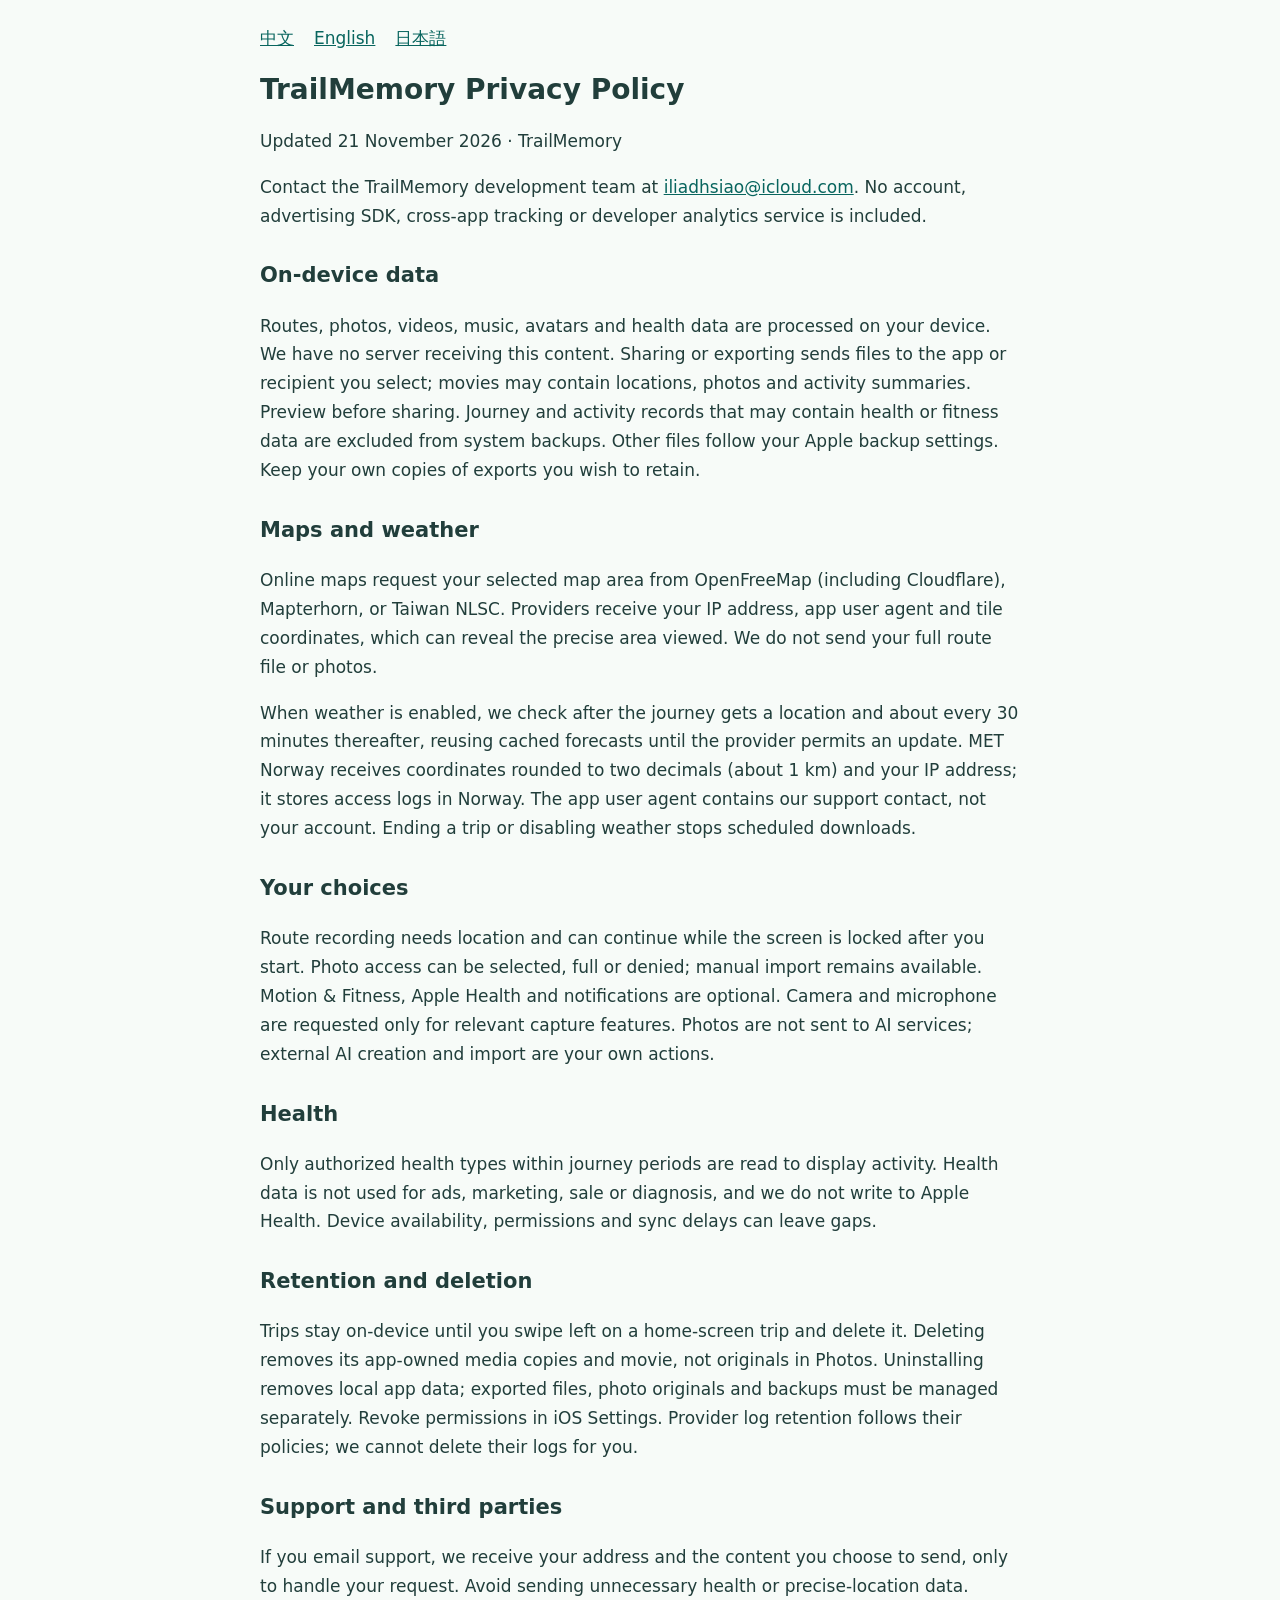
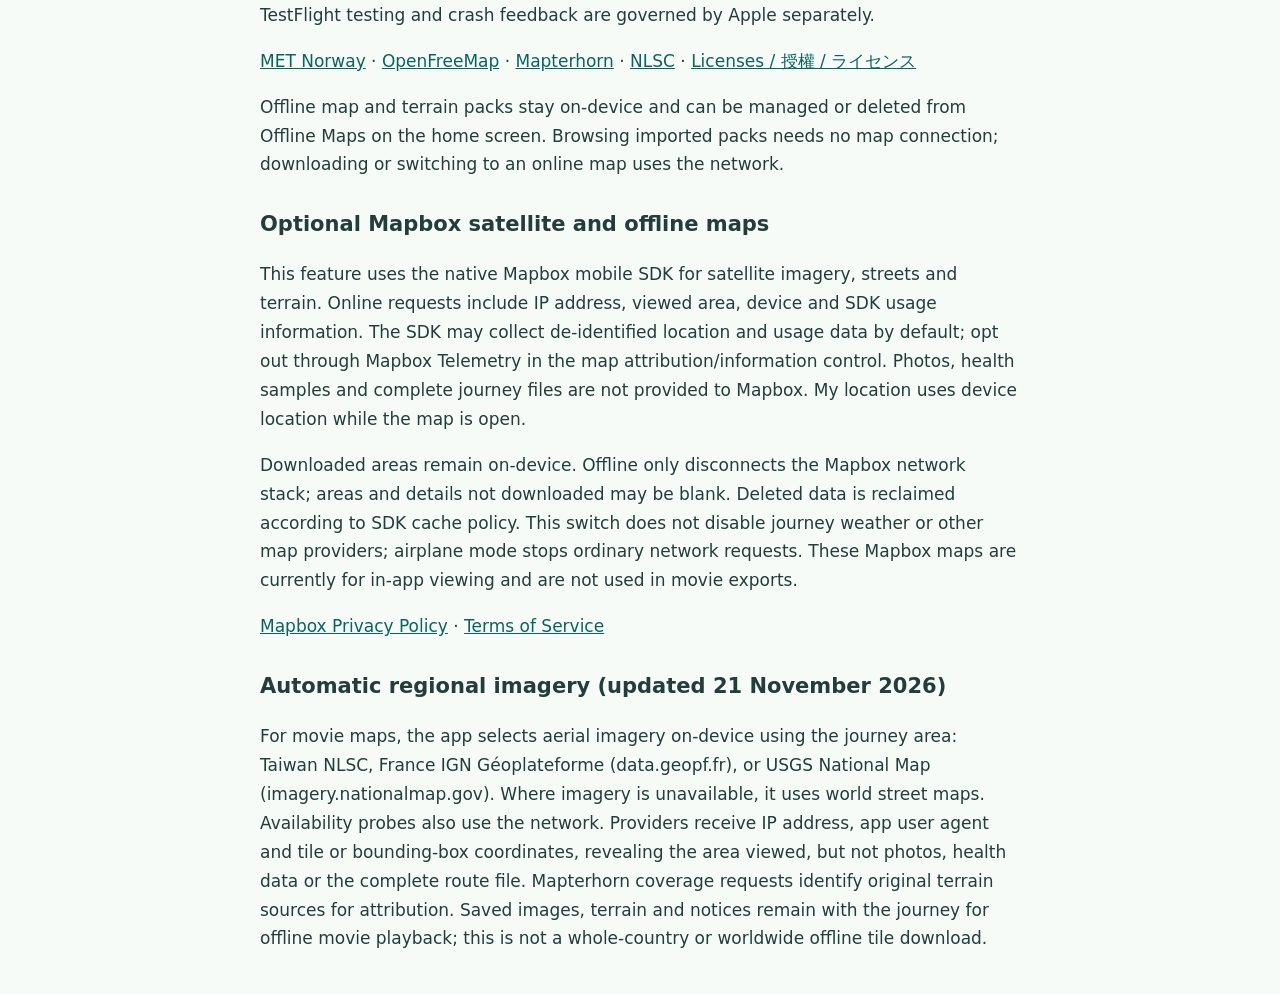
==== legal/privacy-en.html @ e4f3b2e2 "Publish TrailMemory support privacy and license pages" ====
<!doctype html><html lang="en"><meta charset="utf-8"><meta name="viewport" content="width=device-width,initial-scale=1"><title>TrailMemory Privacy Policy</title><link rel="stylesheet" href="legal.css"><body><main><nav><a href="privacy-zh-Hant.html">中文</a><a href="privacy-en.html">English</a><a href="privacy-ja.html">日本語</a></nav><h1>TrailMemory Privacy Policy</h1><p>Updated 21 November 2026 · TrailMemory</p><p>Contact the TrailMemory development team at <a href="mailto:iliadhsiao@icloud.com">iliadhsiao@icloud.com</a>. No account, advertising SDK, cross-app tracking or developer analytics service is included.</p><h2>On-device data</h2><p>Routes, photos, videos, music, avatars and health data are processed on your device. We have no server receiving this content. Sharing or exporting sends files to the app or recipient you select; movies may contain locations, photos and activity summaries. Preview before sharing. Journey and activity records that may contain health or fitness data are excluded from system backups. Other files follow your Apple backup settings. Keep your own copies of exports you wish to retain.</p><h2>Maps and weather</h2><p>Online maps request your selected map area from OpenFreeMap (including Cloudflare), Mapterhorn, or Taiwan NLSC. Providers receive your IP address, app user agent and tile coordinates, which can reveal the precise area viewed. We do not send your full route file or photos.</p><p>When weather is enabled, we check after the journey gets a location and about every 30 minutes thereafter, reusing cached forecasts until the provider permits an update. MET Norway receives coordinates rounded to two decimals (about 1 km) and your IP address; it stores access logs in Norway. The app user agent contains our support contact, not your account. Ending a trip or disabling weather stops scheduled downloads.</p><h2>Your choices</h2><p>Route recording needs location and can continue while the screen is locked after you start. Photo access can be selected, full or denied; manual import remains available. Motion &amp; Fitness, Apple Health and notifications are optional. Camera and microphone are requested only for relevant capture features. Photos are not sent to AI services; external AI creation and import are your own actions.</p><h2>Health</h2><p>Only authorized health types within journey periods are read to display activity. Health data is not used for ads, marketing, sale or diagnosis, and we do not write to Apple Health. Device availability, permissions and sync delays can leave gaps.</p><h2>Retention and deletion</h2><p>Trips stay on-device until you swipe left on a home-screen trip and delete it. Deleting removes its app-owned media copies and movie, not originals in Photos. Uninstalling removes local app data; exported files, photo originals and backups must be managed separately. Revoke permissions in iOS Settings. Provider log retention follows their policies; we cannot delete their logs for you.</p><h2>Support and third parties</h2><p>If you email support, we receive your address and the content you choose to send, only to handle your request. Avoid sending unnecessary health or precise-location data. TestFlight testing and crash feedback are governed by Apple separately.</p><p><a href="https://api.met.no/doc/TermsOfService">MET Norway</a> · <a href="https://openfreemap.org/privacy/">OpenFreeMap</a> · <a href="https://mapterhorn.com/attribution/">Mapterhorn</a> · <a href="https://maps.nlsc.gov.tw/pro/use_clause.jsp">NLSC</a> · <a href="licenses.html">Licenses / 授權 / ライセンス</a></p><p>Offline map and terrain packs stay on-device and can be managed or deleted from Offline Maps on the home screen. Browsing imported packs needs no map connection; downloading or switching to an online map uses the network.</p><section><h2>Optional Mapbox satellite and offline maps</h2><p>This feature uses the native Mapbox mobile SDK for satellite imagery, streets and terrain. Online requests include IP address, viewed area, device and SDK usage information. The SDK may collect de-identified location and usage data by default; opt out through Mapbox Telemetry in the map attribution/information control. Photos, health samples and complete journey files are not provided to Mapbox. My location uses device location while the map is open.</p><p>Downloaded areas remain on-device. Offline only disconnects the Mapbox network stack; areas and details not downloaded may be blank. Deleted data is reclaimed according to SDK cache policy. This switch does not disable journey weather or other map providers; airplane mode stops ordinary network requests. These Mapbox maps are currently for in-app viewing and are not used in movie exports.</p><p><a href="https://www.mapbox.com/legal/privacy">Mapbox Privacy Policy</a> · <a href="https://www.mapbox.com/legal/tos">Terms of Service</a></p></section><section id="regional-imagery"><h2>Automatic regional imagery (updated 21 November 2026)</h2><p>For movie maps, the app selects aerial imagery on-device using the journey area: Taiwan NLSC, France IGN Géoplateforme (data.geopf.fr), or USGS National Map (imagery.nationalmap.gov). Where imagery is unavailable, it uses world street maps. Availability probes also use the network. Providers receive IP address, app user agent and tile or bounding-box coordinates, revealing the area viewed, but not photos, health data or the complete route file. Mapterhorn coverage requests identify original terrain sources for attribution. Saved images, terrain and notices remain with the journey for offline movie playback; this is not a whole-country or worldwide offline tile download.</p></section></main></body></html>
---- legal/legal.css ----
body{font:17px/1.7 system-ui,sans-serif;color:#213e3b;background:#f7fbf8;margin:0;padding:24px;overflow-wrap:anywhere}main{max-width:760px;margin:auto}h1{font-size:28px;line-height:1.3}h2{font-size:21px;margin-top:28px}a{color:#08655e}nav{display:flex;gap:20px;flex-wrap:wrap}small{color:#526c67}pre{white-space:pre-wrap;font:14px/1.6 system-ui}li{margin:8px 0}
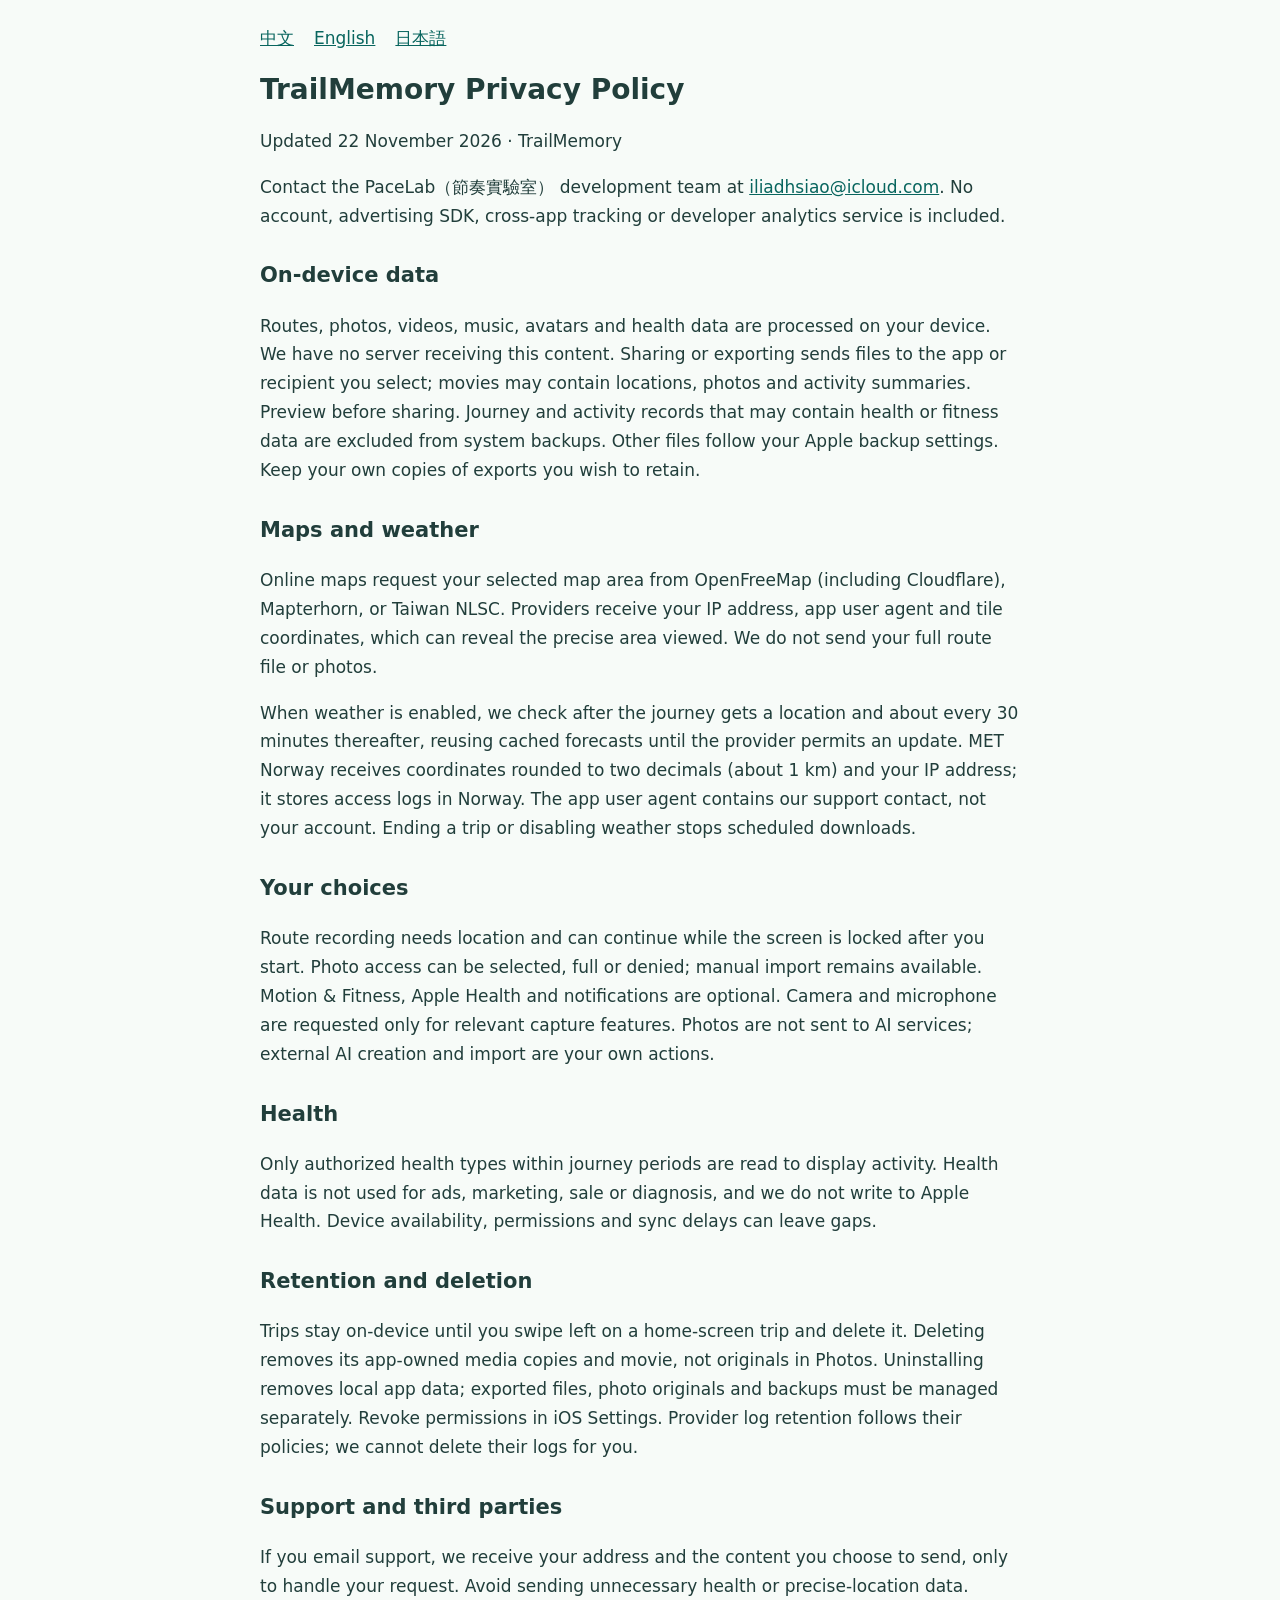
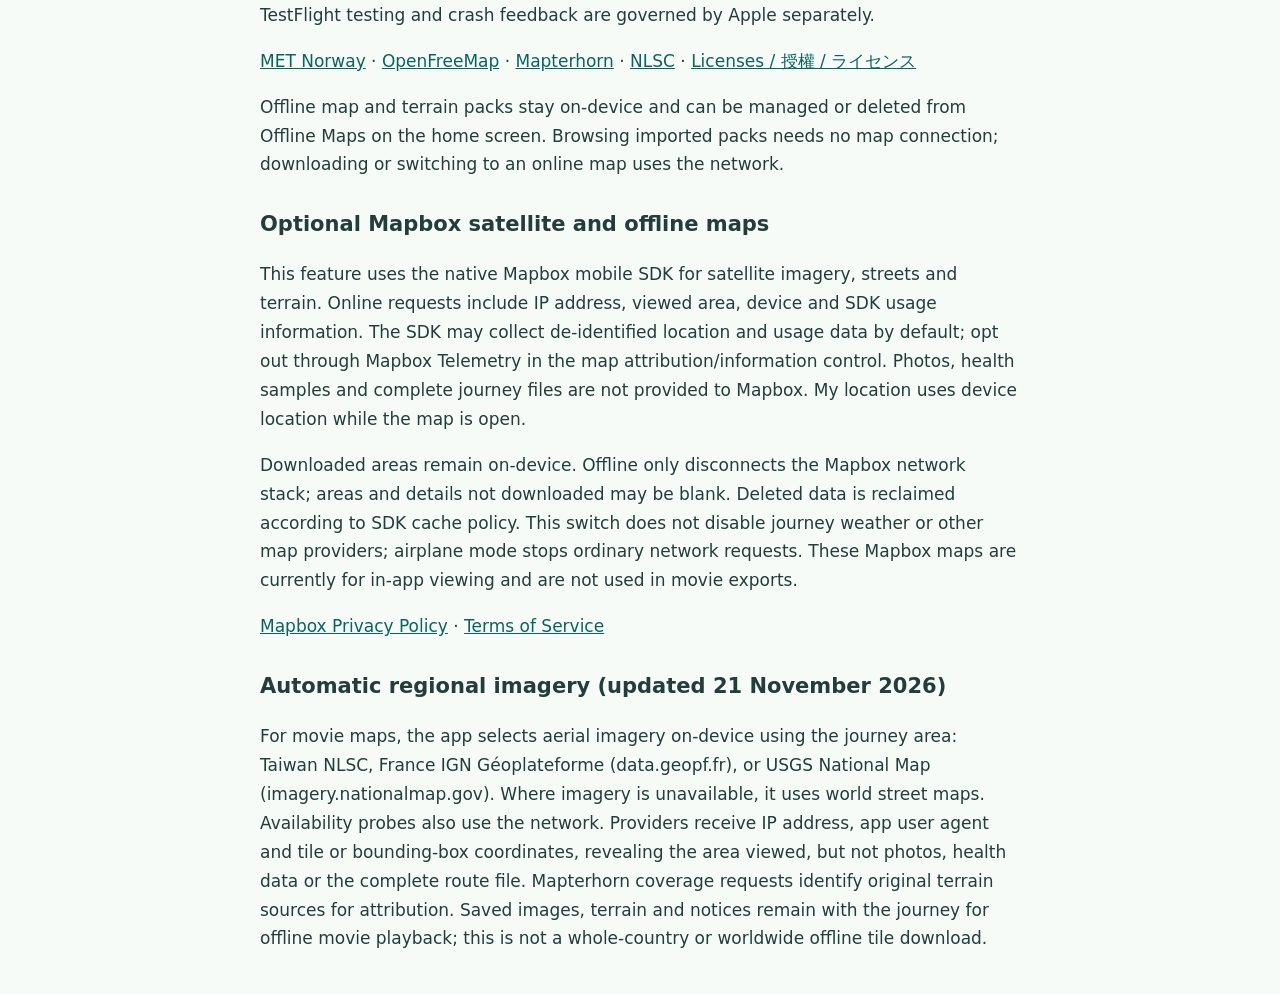
==== commit f3e6c4d3: "Use PaceLab development team branding across support and privacy pages" ====
--- a/legal/privacy-en.html
+++ b/legal/privacy-en.html
@@ -1 +1 @@
-<!doctype html><html lang="en"><meta charset="utf-8"><meta name="viewport" content="width=device-width,initial-scale=1"><title>TrailMemory Privacy Policy</title><link rel="stylesheet" href="legal.css"><body><main><nav><a href="privacy-zh-Hant.html">中文</a><a href="privacy-en.html">English</a><a href="privacy-ja.html">日本語</a></nav><h1>TrailMemory Privacy Policy</h1><p>Updated 21 November 2026 · TrailMemory</p><p>Contact the TrailMemory development team at <a href="mailto:iliadhsiao@icloud.com">iliadhsiao@icloud.com</a>. No account, advertising SDK, cross-app tracking or developer analytics service is included.</p><h2>On-device data</h2><p>Routes, photos, videos, music, avatars and health data are processed on your device. We have no server receiving this content. Sharing or exporting sends files to the app or recipient you select; movies may contain locations, photos and activity summaries. Preview before sharing. Journey and activity records that may contain health or fitness data are excluded from system backups. Other files follow your Apple backup settings. Keep your own copies of exports you wish to retain.</p><h2>Maps and weather</h2><p>Online maps request your selected map area from OpenFreeMap (including Cloudflare), Mapterhorn, or Taiwan NLSC. Providers receive your IP address, app user agent and tile coordinates, which can reveal the precise area viewed. We do not send your full route file or photos.</p><p>When weather is enabled, we check after the journey gets a location and about every 30 minutes thereafter, reusing cached forecasts until the provider permits an update. MET Norway receives coordinates rounded to two decimals (about 1 km) and your IP address; it stores access logs in Norway. The app user agent contains our support contact, not your account. Ending a trip or disabling weather stops scheduled downloads.</p><h2>Your choices</h2><p>Route recording needs location and can continue while the screen is locked after you start. Photo access can be selected, full or denied; manual import remains available. Motion &amp; Fitness, Apple Health and notifications are optional. Camera and microphone are requested only for relevant capture features. Photos are not sent to AI services; external AI creation and import are your own actions.</p><h2>Health</h2><p>Only authorized health types within journey periods are read to display activity. Health data is not used for ads, marketing, sale or diagnosis, and we do not write to Apple Health. Device availability, permissions and sync delays can leave gaps.</p><h2>Retention and deletion</h2><p>Trips stay on-device until you swipe left on a home-screen trip and delete it. Deleting removes its app-owned media copies and movie, not originals in Photos. Uninstalling removes local app data; exported files, photo originals and backups must be managed separately. Revoke permissions in iOS Settings. Provider log retention follows their policies; we cannot delete their logs for you.</p><h2>Support and third parties</h2><p>If you email support, we receive your address and the content you choose to send, only to handle your request. Avoid sending unnecessary health or precise-location data. TestFlight testing and crash feedback are governed by Apple separately.</p><p><a href="https://api.met.no/doc/TermsOfService">MET Norway</a> · <a href="https://openfreemap.org/privacy/">OpenFreeMap</a> · <a href="https://mapterhorn.com/attribution/">Mapterhorn</a> · <a href="https://maps.nlsc.gov.tw/pro/use_clause.jsp">NLSC</a> · <a href="licenses.html">Licenses / 授權 / ライセンス</a></p><p>Offline map and terrain packs stay on-device and can be managed or deleted from Offline Maps on the home screen. Browsing imported packs needs no map connection; downloading or switching to an online map uses the network.</p><section><h2>Optional Mapbox satellite and offline maps</h2><p>This feature uses the native Mapbox mobile SDK for satellite imagery, streets and terrain. Online requests include IP address, viewed area, device and SDK usage information. The SDK may collect de-identified location and usage data by default; opt out through Mapbox Telemetry in the map attribution/information control. Photos, health samples and complete journey files are not provided to Mapbox. My location uses device location while the map is open.</p><p>Downloaded areas remain on-device. Offline only disconnects the Mapbox network stack; areas and details not downloaded may be blank. Deleted data is reclaimed according to SDK cache policy. This switch does not disable journey weather or other map providers; airplane mode stops ordinary network requests. These Mapbox maps are currently for in-app viewing and are not used in movie exports.</p><p><a href="https://www.mapbox.com/legal/privacy">Mapbox Privacy Policy</a> · <a href="https://www.mapbox.com/legal/tos">Terms of Service</a></p></section><section id="regional-imagery"><h2>Automatic regional imagery (updated 21 November 2026)</h2><p>For movie maps, the app selects aerial imagery on-device using the journey area: Taiwan NLSC, France IGN Géoplateforme (data.geopf.fr), or USGS National Map (imagery.nationalmap.gov). Where imagery is unavailable, it uses world street maps. Availability probes also use the network. Providers receive IP address, app user agent and tile or bounding-box coordinates, revealing the area viewed, but not photos, health data or the complete route file. Mapterhorn coverage requests identify original terrain sources for attribution. Saved images, terrain and notices remain with the journey for offline movie playback; this is not a whole-country or worldwide offline tile download.</p></section></main></body></html>+<!doctype html><html lang="en"><meta charset="utf-8"><meta name="viewport" content="width=device-width,initial-scale=1"><title>TrailMemory Privacy Policy</title><link rel="stylesheet" href="legal.css"><body><main><nav><a href="privacy-zh-Hant.html">中文</a><a href="privacy-en.html">English</a><a href="privacy-ja.html">日本語</a></nav><h1>TrailMemory Privacy Policy</h1><p>Updated 22 November 2026 · TrailMemory</p><p>Contact the PaceLab（節奏實驗室） development team at <a href="mailto:iliadhsiao@icloud.com">iliadhsiao@icloud.com</a>. No account, advertising SDK, cross-app tracking or developer analytics service is included.</p><h2>On-device data</h2><p>Routes, photos, videos, music, avatars and health data are processed on your device. We have no server receiving this content. Sharing or exporting sends files to the app or recipient you select; movies may contain locations, photos and activity summaries. Preview before sharing. Journey and activity records that may contain health or fitness data are excluded from system backups. Other files follow your Apple backup settings. Keep your own copies of exports you wish to retain.</p><h2>Maps and weather</h2><p>Online maps request your selected map area from OpenFreeMap (including Cloudflare), Mapterhorn, or Taiwan NLSC. Providers receive your IP address, app user agent and tile coordinates, which can reveal the precise area viewed. We do not send your full route file or photos.</p><p>When weather is enabled, we check after the journey gets a location and about every 30 minutes thereafter, reusing cached forecasts until the provider permits an update. MET Norway receives coordinates rounded to two decimals (about 1 km) and your IP address; it stores access logs in Norway. The app user agent contains our support contact, not your account. Ending a trip or disabling weather stops scheduled downloads.</p><h2>Your choices</h2><p>Route recording needs location and can continue while the screen is locked after you start. Photo access can be selected, full or denied; manual import remains available. Motion &amp; Fitness, Apple Health and notifications are optional. Camera and microphone are requested only for relevant capture features. Photos are not sent to AI services; external AI creation and import are your own actions.</p><h2>Health</h2><p>Only authorized health types within journey periods are read to display activity. Health data is not used for ads, marketing, sale or diagnosis, and we do not write to Apple Health. Device availability, permissions and sync delays can leave gaps.</p><h2>Retention and deletion</h2><p>Trips stay on-device until you swipe left on a home-screen trip and delete it. Deleting removes its app-owned media copies and movie, not originals in Photos. Uninstalling removes local app data; exported files, photo originals and backups must be managed separately. Revoke permissions in iOS Settings. Provider log retention follows their policies; we cannot delete their logs for you.</p><h2>Support and third parties</h2><p>If you email support, we receive your address and the content you choose to send, only to handle your request. Avoid sending unnecessary health or precise-location data. TestFlight testing and crash feedback are governed by Apple separately.</p><p><a href="https://api.met.no/doc/TermsOfService">MET Norway</a> · <a href="https://openfreemap.org/privacy/">OpenFreeMap</a> · <a href="https://mapterhorn.com/attribution/">Mapterhorn</a> · <a href="https://maps.nlsc.gov.tw/pro/use_clause.jsp">NLSC</a> · <a href="licenses.html">Licenses / 授權 / ライセンス</a></p><p>Offline map and terrain packs stay on-device and can be managed or deleted from Offline Maps on the home screen. Browsing imported packs needs no map connection; downloading or switching to an online map uses the network.</p><section><h2>Optional Mapbox satellite and offline maps</h2><p>This feature uses the native Mapbox mobile SDK for satellite imagery, streets and terrain. Online requests include IP address, viewed area, device and SDK usage information. The SDK may collect de-identified location and usage data by default; opt out through Mapbox Telemetry in the map attribution/information control. Photos, health samples and complete journey files are not provided to Mapbox. My location uses device location while the map is open.</p><p>Downloaded areas remain on-device. Offline only disconnects the Mapbox network stack; areas and details not downloaded may be blank. Deleted data is reclaimed according to SDK cache policy. This switch does not disable journey weather or other map providers; airplane mode stops ordinary network requests. These Mapbox maps are currently for in-app viewing and are not used in movie exports.</p><p><a href="https://www.mapbox.com/legal/privacy">Mapbox Privacy Policy</a> · <a href="https://www.mapbox.com/legal/tos">Terms of Service</a></p></section><section id="regional-imagery"><h2>Automatic regional imagery (updated 21 November 2026)</h2><p>For movie maps, the app selects aerial imagery on-device using the journey area: Taiwan NLSC, France IGN Géoplateforme (data.geopf.fr), or USGS National Map (imagery.nationalmap.gov). Where imagery is unavailable, it uses world street maps. Availability probes also use the network. Providers receive IP address, app user agent and tile or bounding-box coordinates, revealing the area viewed, but not photos, health data or the complete route file. Mapterhorn coverage requests identify original terrain sources for attribution. Saved images, terrain and notices remain with the journey for offline movie playback; this is not a whole-country or worldwide offline tile download.</p></section></main></body></html>
